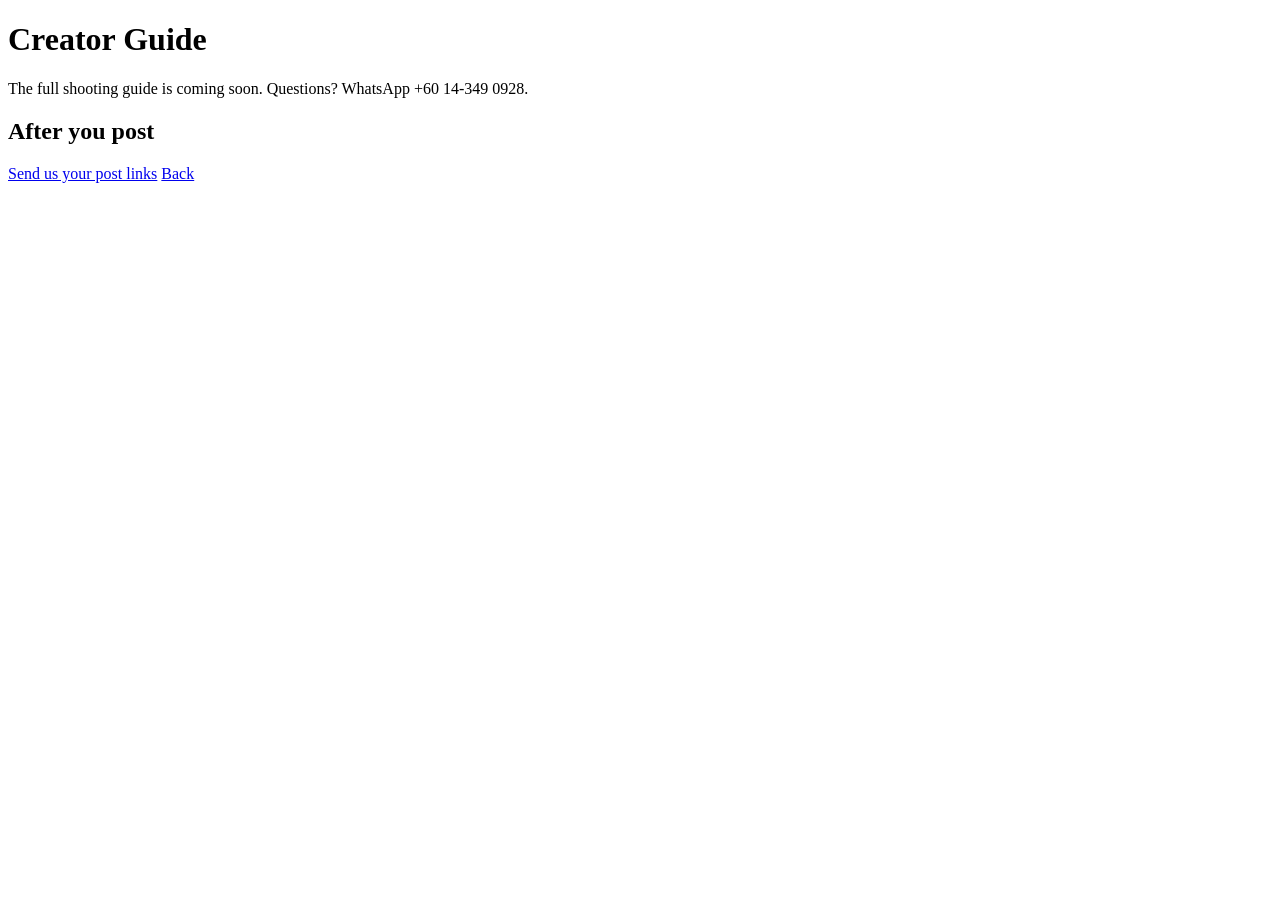
==== creator.html @ 8fee9625 "Create creator.html" ====
<!doctype html><html lang="en"><head><meta charset="utf-8"><meta name="robots" content="noindex,nofollow"><meta name="viewport" content="width=device-width,initial-scale=1"><title>Creator Guide</title><link rel="stylesheet" href="style.css"></head><body><main>
<h1>Creator Guide</h1><p>The full shooting guide is coming soon. Questions? WhatsApp +60 14-349 0928.</p>
<h2>After you post</h2><a class="btn alt" href="https://docs.google.com/forms/d/e/1FAIpQLSePKLg3QSLwCU0kNHWuAoj5rU2B3L2ex68VSNQQ0ISmBloSYA/viewform">Send us your post links</a>
<a href="index.html">Back</a></main></body></html>
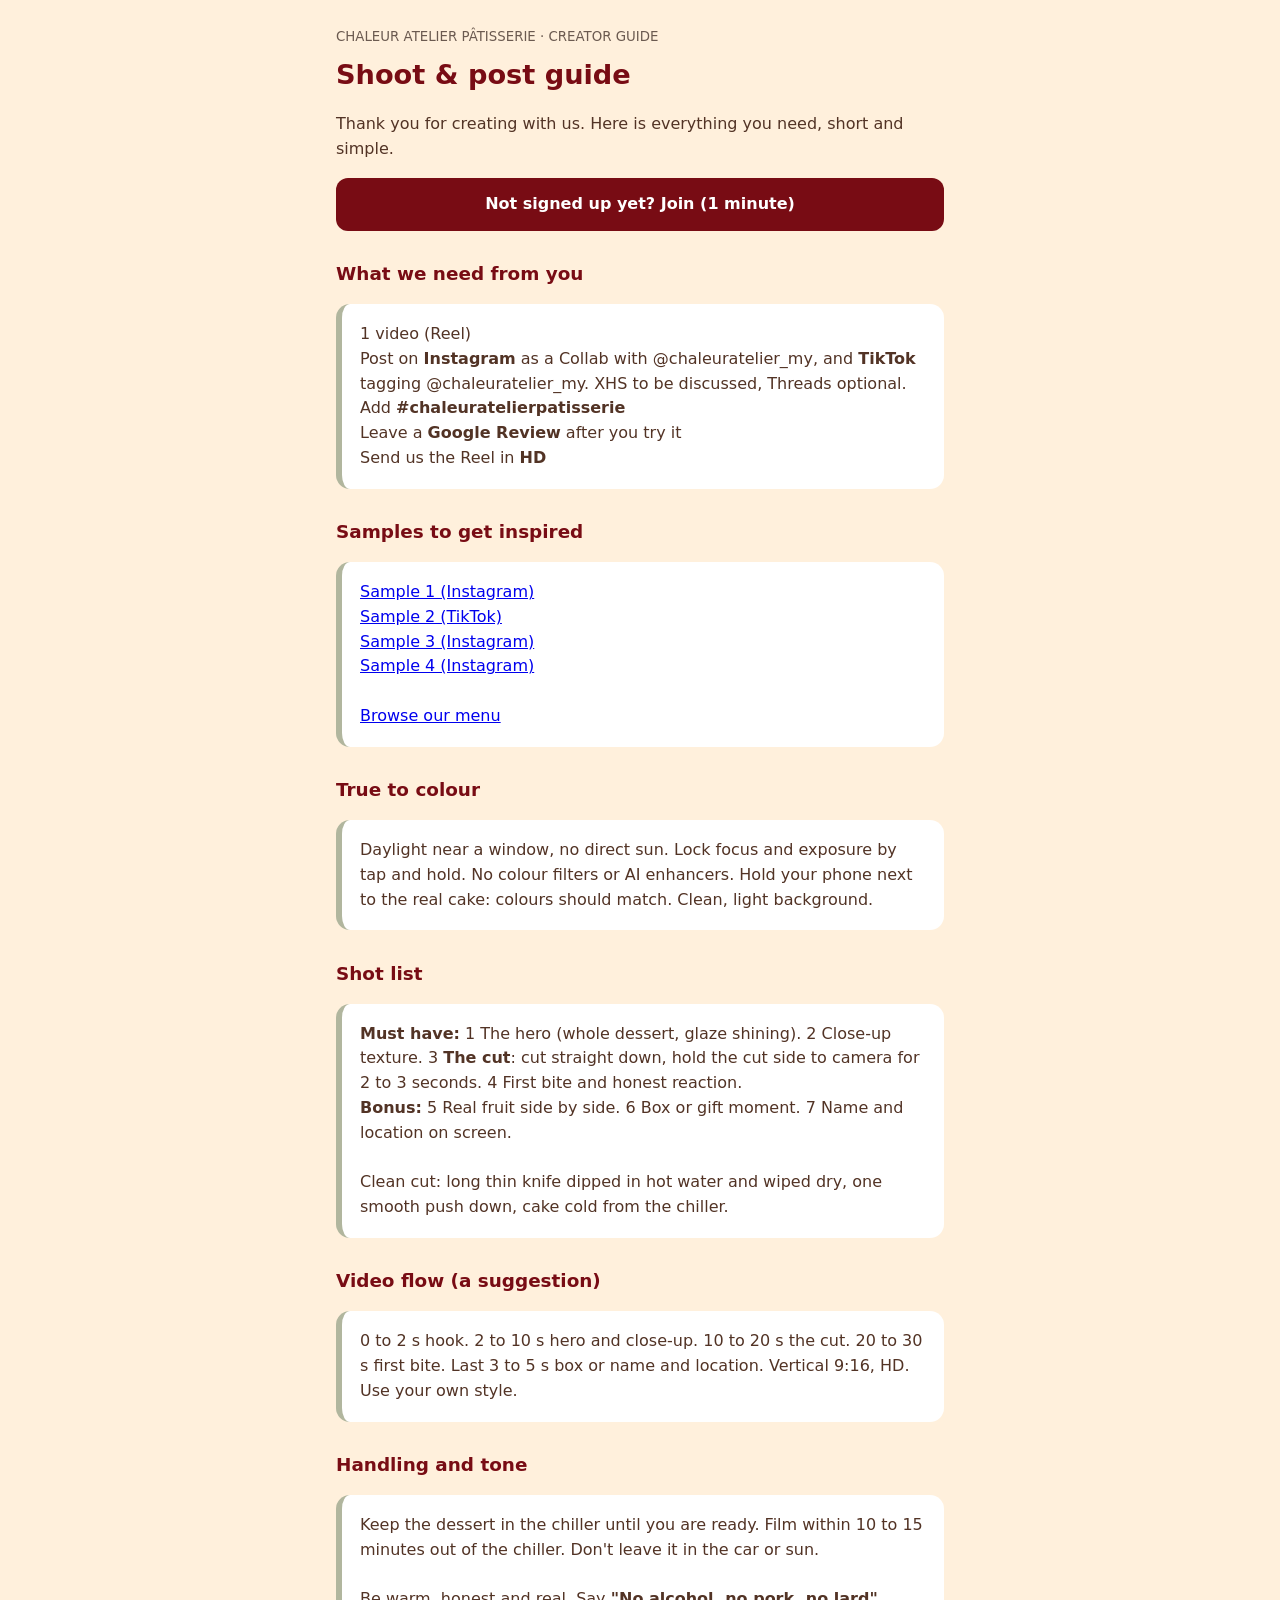
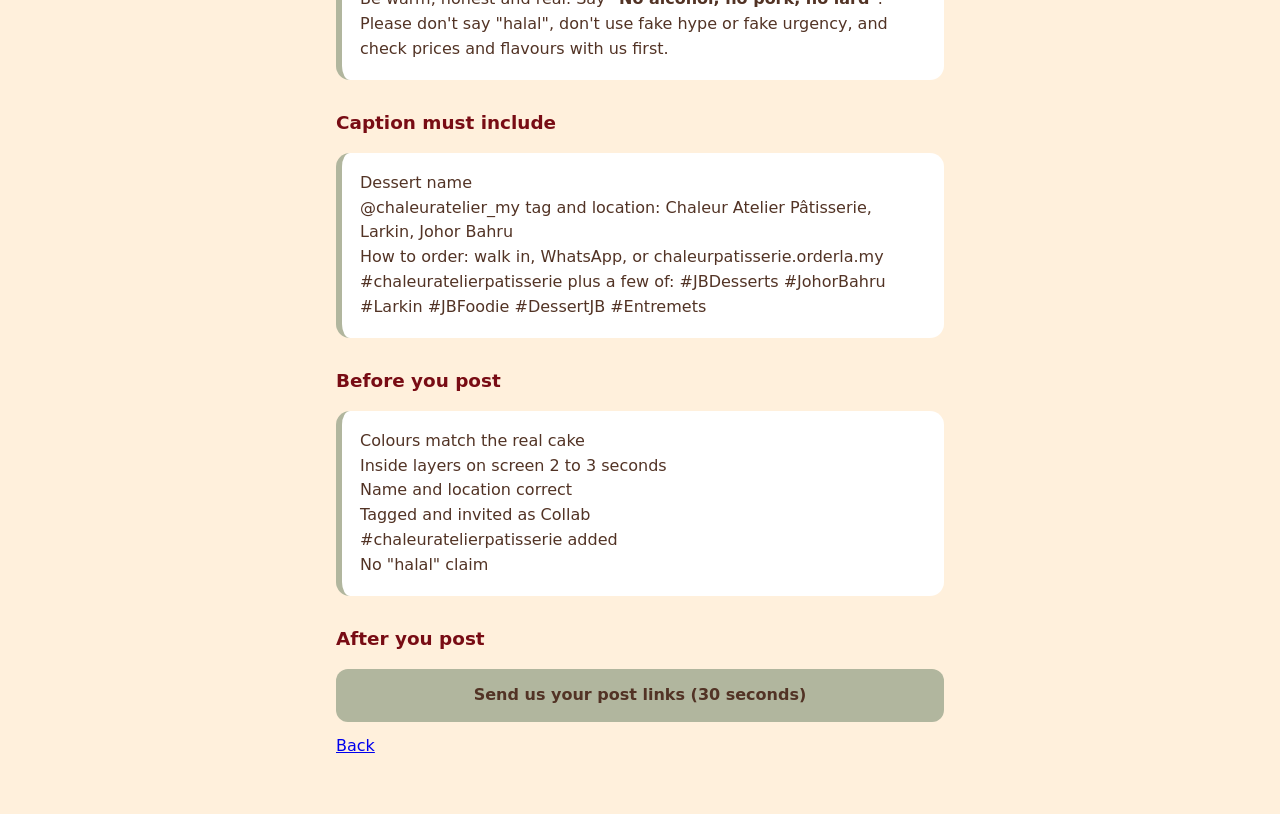
==== commit 948b99e8: "Update creator.html" ====
--- a/creator.html
+++ b/creator.html
@@ -1,4 +1,25 @@
 <!doctype html><html lang="en"><head><meta charset="utf-8"><meta name="robots" content="noindex,nofollow"><meta name="viewport" content="width=device-width,initial-scale=1"><title>Creator Guide</title><link rel="stylesheet" href="style.css"></head><body><main>
-<h1>Creator Guide</h1><p>The full shooting guide is coming soon. Questions? WhatsApp +60 14-349 0928.</p>
-<h2>After you post</h2><a class="btn alt" href="https://docs.google.com/forms/d/e/1FAIpQLSePKLg3QSLwCU0kNHWuAoj5rU2B3L2ex68VSNQQ0ISmBloSYA/viewform">Send us your post links</a>
-<a href="index.html">Back</a></main></body></html>
+<small>CHALEUR ATELIER PÂTISSERIE · CREATOR GUIDE</small>
+<h1>Shoot &amp; post guide</h1>
+<p>Thank you for creating with us. Here is everything you need, short and simple.</p>
+<a class="btn" href="https://docs.google.com/forms/d/e/1FAIpQLSdHO5ipUSz1OcPJUrtC7IP_7ts5UuP9NXcawH-YcSr8pkwVww/viewform">Not signed up yet? Join (1 minute)</a>
+<h2>What we need from you</h2>
+<div class="card">1 video (Reel)<br>Post on <b>Instagram</b> as a Collab with @chaleuratelier_my, and <b>TikTok</b> tagging @chaleuratelier_my. XHS to be discussed, Threads optional.<br>Add <b>#chaleuratelierpatisserie</b><br>Leave a <b>Google Review</b> after you try it<br>Send us the Reel in <b>HD</b></div>
+<h2>Samples to get inspired</h2>
+<div class="card"><a href="https://www.instagram.com/reel/Dc-u7ZSTT4_/">Sample 1 (Instagram)</a><br><a href="https://vt.tiktok.com/ZSboRBbAf/">Sample 2 (TikTok)</a><br><a href="https://www.instagram.com/reel/Ddioyhsvi8p/">Sample 3 (Instagram)</a><br><a href="https://www.instagram.com/reel/DcpaB1RSbHx/">Sample 4 (Instagram)</a><br><br><a href="https://chaleurpatisserie.orderla.my/chaleur-atelier-patisserie-larkin">Browse our menu</a></div>
+<h2>True to colour</h2>
+<div class="card">Daylight near a window, no direct sun. Lock focus and exposure by tap and hold. No colour filters or AI enhancers. Hold your phone next to the real cake: colours should match. Clean, light background.</div>
+<h2>Shot list</h2>
+<div class="card"><b>Must have:</b> 1 The hero (whole dessert, glaze shining). 2 Close-up texture. 3 <b>The cut</b>: cut straight down, hold the cut side to camera for 2 to 3 seconds. 4 First bite and honest reaction.<br><b>Bonus:</b> 5 Real fruit side by side. 6 Box or gift moment. 7 Name and location on screen.<br><br>Clean cut: long thin knife dipped in hot water and wiped dry, one smooth push down, cake cold from the chiller.</div>
+<h2>Video flow (a suggestion)</h2>
+<div class="card">0 to 2 s hook. 2 to 10 s hero and close-up. 10 to 20 s the cut. 20 to 30 s first bite. Last 3 to 5 s box or name and location. Vertical 9:16, HD. Use your own style.</div>
+<h2>Handling and tone</h2>
+<div class="card">Keep the dessert in the chiller until you are ready. Film within 10 to 15 minutes out of the chiller. Don't leave it in the car or sun.<br><br>Be warm, honest and real. Say <b>"No alcohol, no pork, no lard"</b>. Please don't say "halal", don't use fake hype or fake urgency, and check prices and flavours with us first.</div>
+<h2>Caption must include</h2>
+<div class="card">Dessert name<br>@chaleuratelier_my tag and location: Chaleur Atelier Pâtisserie, Larkin, Johor Bahru<br>How to order: walk in, WhatsApp, or chaleurpatisserie.orderla.my<br>#chaleuratelierpatisserie plus a few of: #JBDesserts #JohorBahru #Larkin #JBFoodie #DessertJB #Entremets</div>
+<h2>Before you post</h2>
+<div class="card">Colours match the real cake<br>Inside layers on screen 2 to 3 seconds<br>Name and location correct<br>Tagged and invited as Collab<br>#chaleuratelierpatisserie added<br>No "halal" claim</div>
+<h2>After you post</h2>
+<a class="btn alt" href="https://docs.google.com/forms/d/e/1FAIpQLSePKLg3QSLwCU0kNHWuAoj5rU2B3L2ex68VSNQQ0ISmBloSYA/viewform">Send us your post links (30 seconds)</a>
+<a href="index.html">Back</a>
+</main></body></html>
--- a/style.css
+++ b/style.css
@@ -0,0 +1,7 @@
+:root{--sage:#B1B69E;--burg:#780C14;--brown:#523325;--blue:#C5D0E5;--cream:#FFF0DC}
+*{box-sizing:border-box}body{margin:0;font-family:Poppins,system-ui,sans-serif;background:var(--cream);color:var(--brown);line-height:1.55}
+main{max-width:640px;margin:0 auto;padding:24px 16px 56px}
+h1{color:var(--burg);font-size:1.7rem;margin:.2em 0}h2{color:var(--burg);font-size:1.15rem;margin-top:1.6em}
+.card{background:#fff;border-radius:14px;padding:18px;margin:14px 0;border-left:6px solid var(--sage)}
+.btn{display:block;text-align:center;background:var(--burg);color:#fff;text-decoration:none;padding:14px;border-radius:12px;font-weight:600;margin:12px 0}
+.btn.alt{background:var(--sage);color:var(--brown)}small{color:#6B5A50}
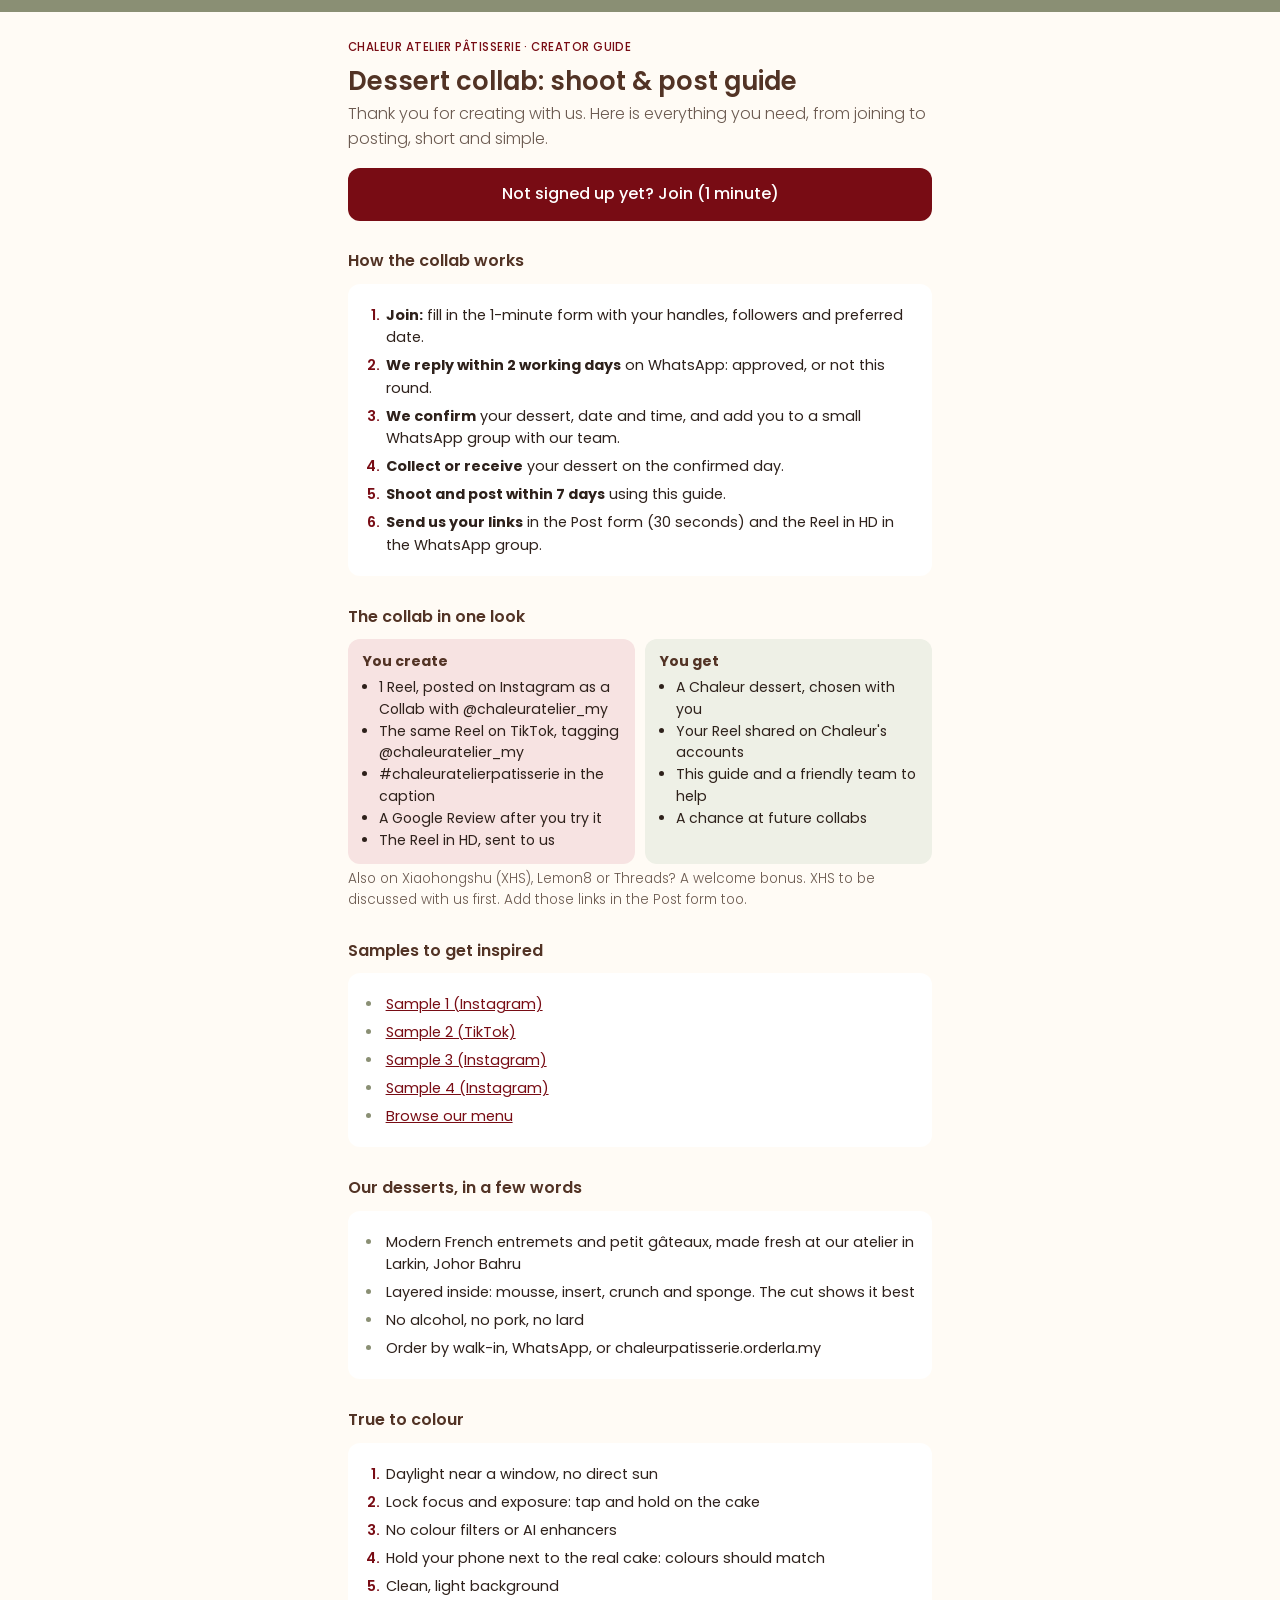
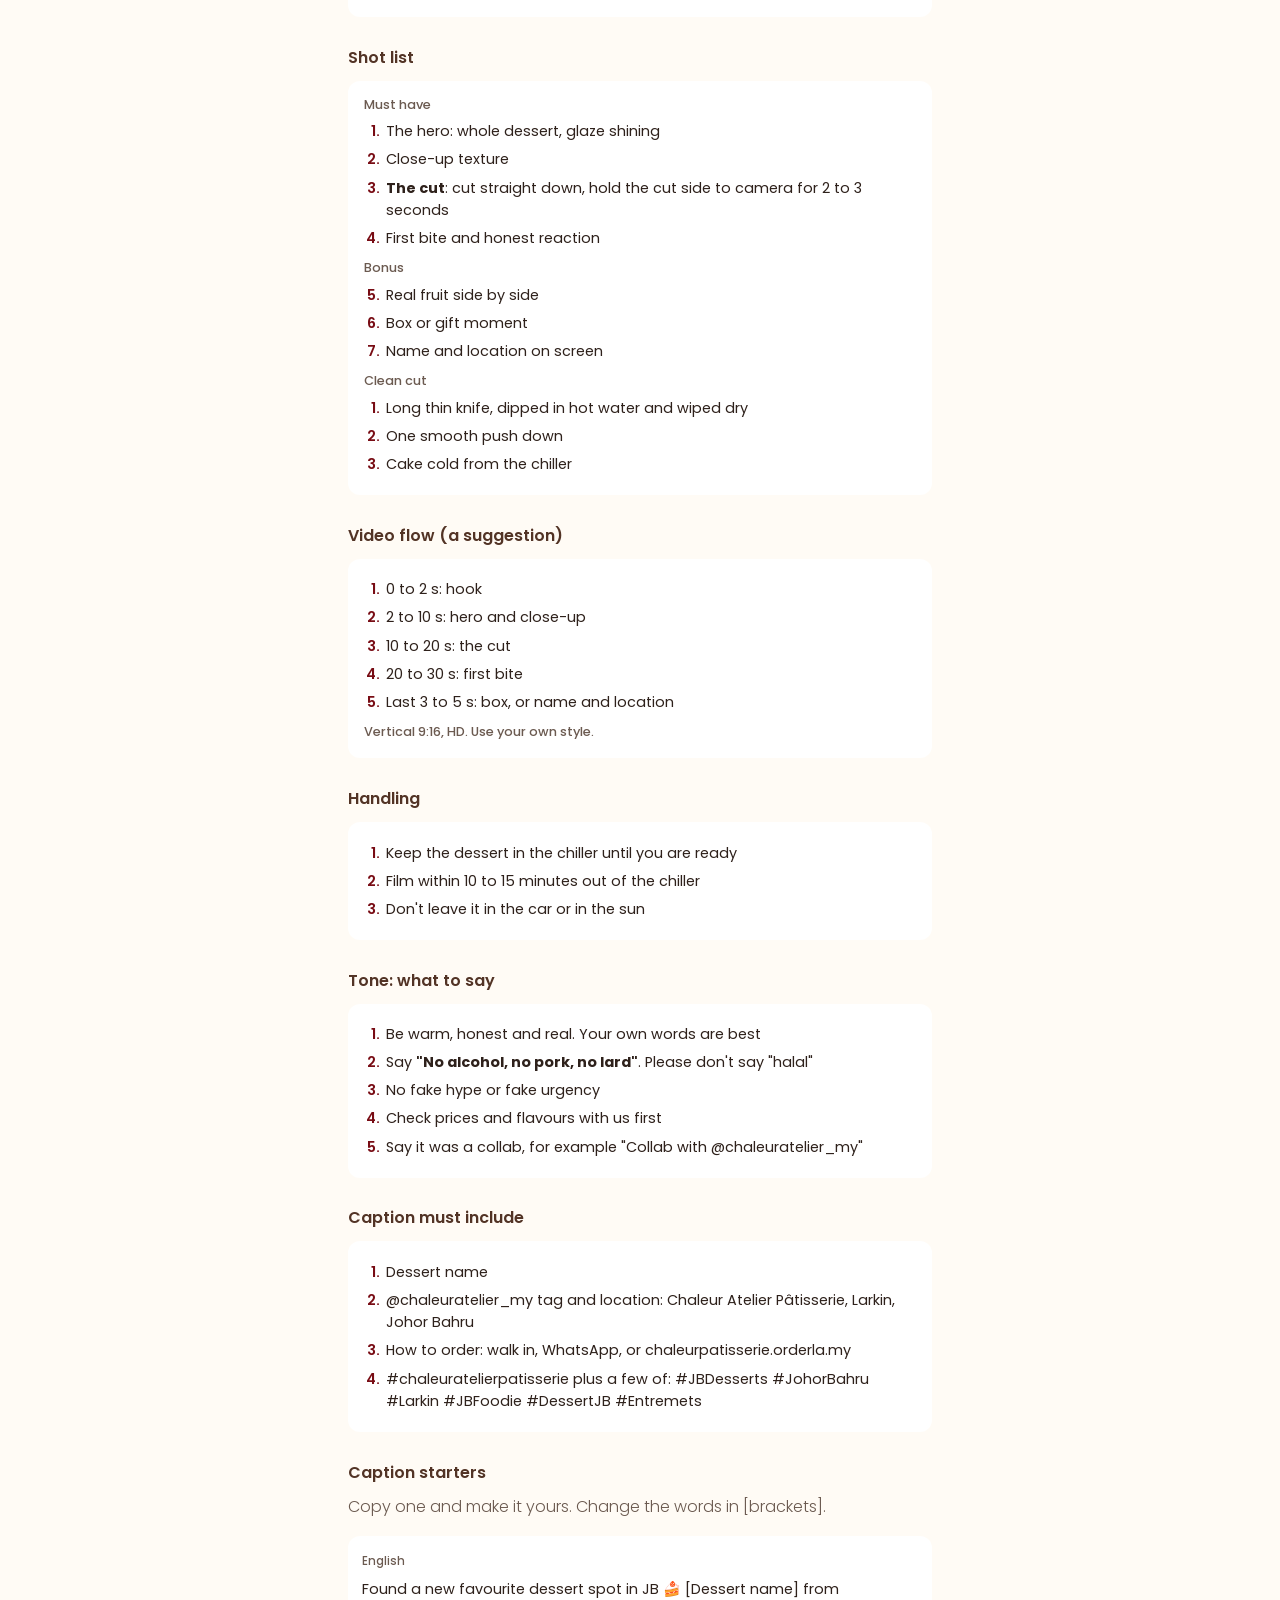
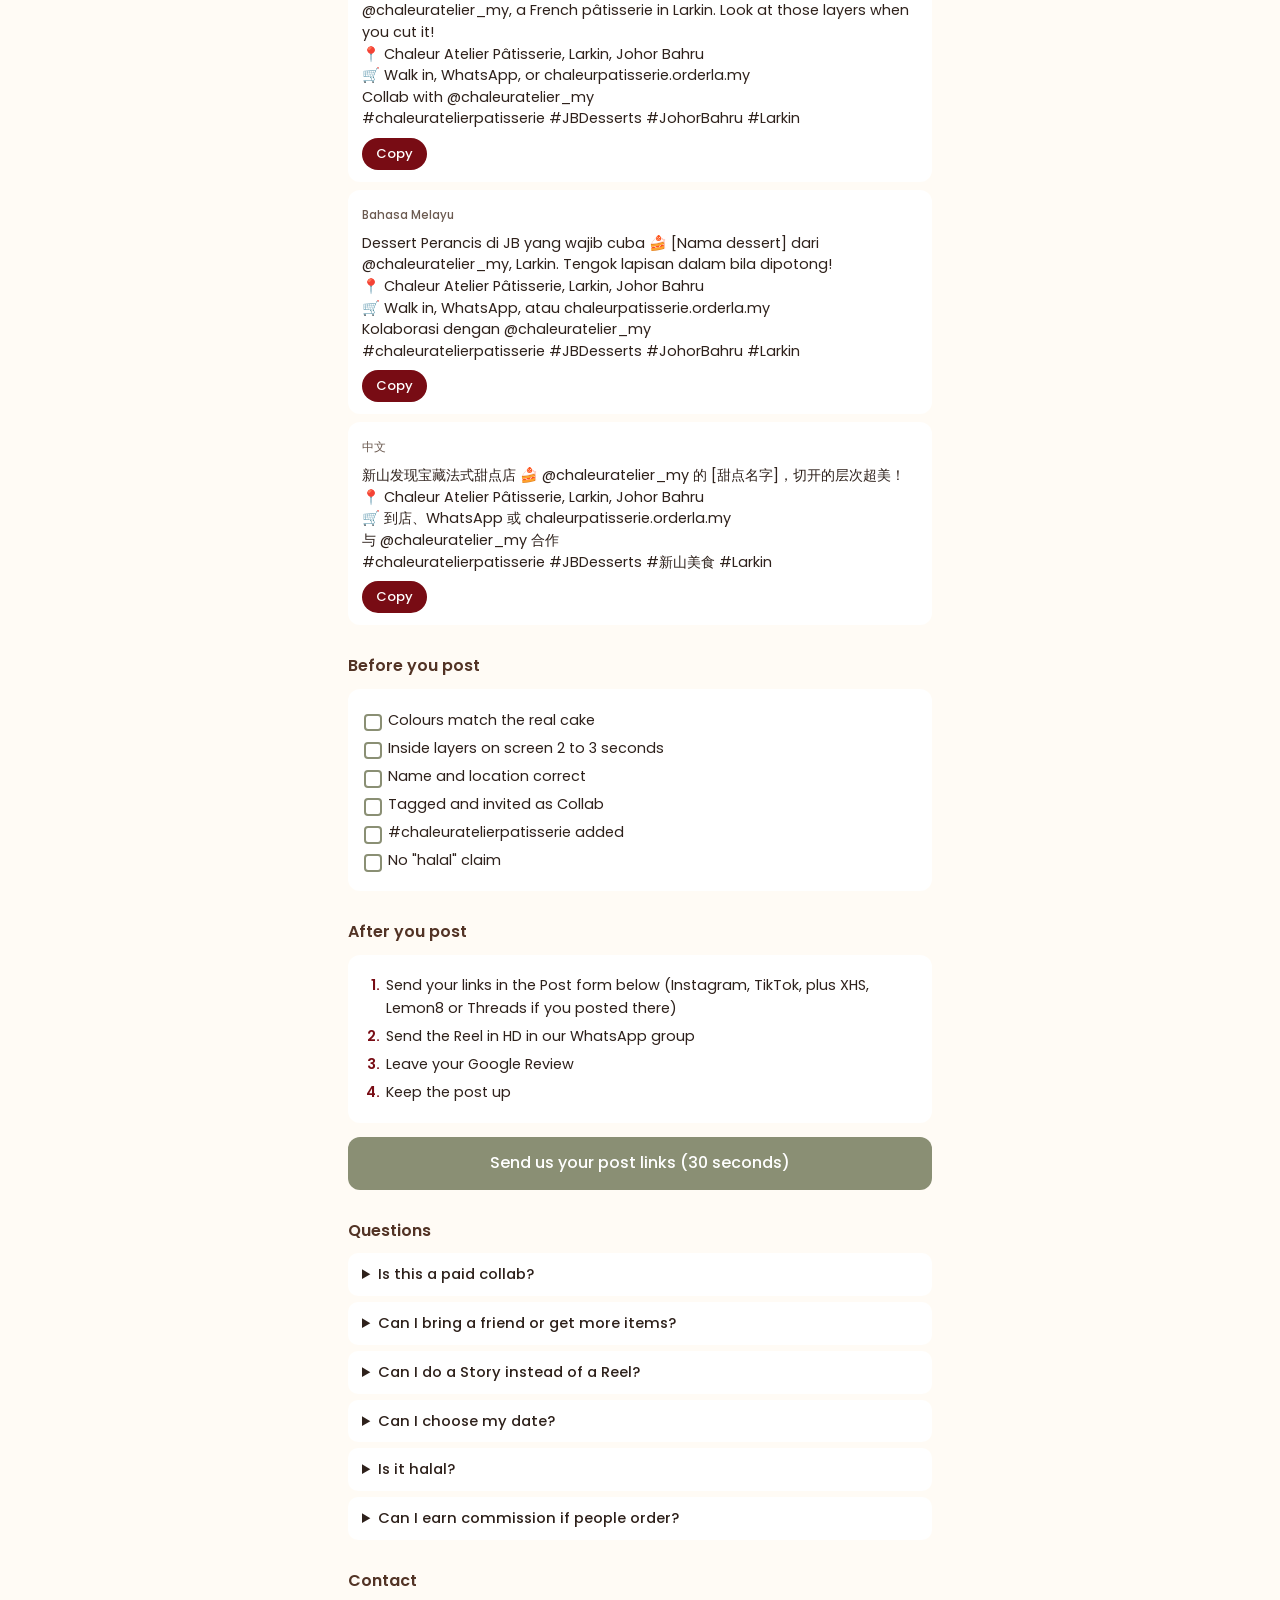
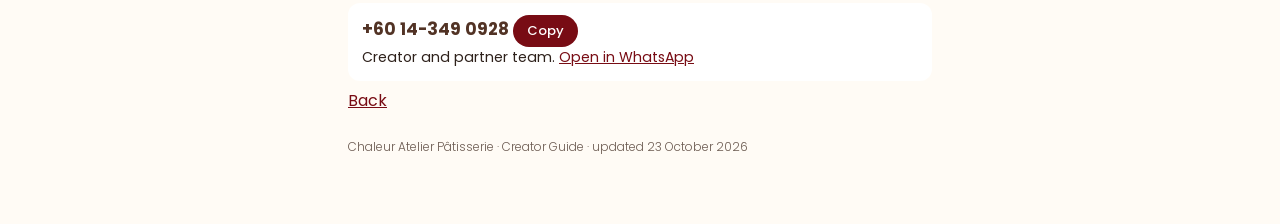
==== commit e2a5ad07: "Creator Guide: fuller guide with numbered steps, captions and Q&A Co-Authored-By: Claude Opus 5.5 <n" ====
--- a/creator.html
+++ b/creator.html
@@ -1,25 +1,184 @@
-<!doctype html><html lang="en"><head><meta charset="utf-8"><meta name="robots" content="noindex,nofollow"><meta name="viewport" content="width=device-width,initial-scale=1"><title>Creator Guide</title><link rel="stylesheet" href="style.css"></head><body><main>
+<!doctype html><html lang="en"><head><meta charset="utf-8"><meta name="robots" content="noindex,nofollow"><meta name="viewport" content="width=device-width,initial-scale=1"><title>Creator Guide</title><link rel="stylesheet" href="style.css">
+<style>
+.card ul,.card ol{margin:0;padding-left:1.3em}.card li{margin:.4em 0;padding-left:.2em}
+.card ul li::marker{color:var(--sage)}.card ol li::marker{color:var(--burg);font-weight:600}
+.card ul.check{list-style:none;padding-left:0}.card ul.check li{position:relative;padding-left:1.7em}
+.card ul.check li::before{content:"";position:absolute;left:0;top:.35em;width:.95em;height:.95em;border:2px solid var(--sage);border-radius:4px}
+.card .sub{display:block;color:var(--soft);font-weight:500;font-size:.8rem;margin:.7em 0 .2em}.card .sub:first-child{margin-top:0}
+.two{display:grid;grid-template-columns:1fr 1fr;gap:10px}@media(max-width:520px){.two{grid-template-columns:1fr}}
+.give,.get{border-radius:12px;padding:12px 14px;font-size:.88rem}.give{background:var(--burgl)}.get{background:var(--sagel)}
+.give b,.get b{color:var(--brown)}.give ul,.get ul{margin:.3em 0 0;padding-left:1.2em}
+.cap{background:#fff;border-radius:12px;padding:12px 14px;margin:8px 0}
+.cap small{color:var(--soft);font-weight:500;letter-spacing:0}
+.cap pre{white-space:pre-wrap;font:.9rem/1.5 Poppins,sans-serif;margin:6px 0 8px}
+.copy{font:500 .82rem Poppins,sans-serif;background:var(--burg);color:#fff;border:0;border-radius:999px;padding:6px 14px;cursor:pointer}
+details{background:#fff;border-radius:10px;padding:10px 14px;margin:6px 0}summary{font-weight:500;cursor:pointer;font-size:.92rem}details p{margin:.5em 0 0;font-size:.88rem}
+.contact{background:#fff;border-radius:12px;padding:12px 14px;margin:8px 0;font-size:.88rem}.contact b{font-size:1.05rem;color:var(--brown)}
+</style></head><body><main>
 <small>CHALEUR ATELIER PÂTISSERIE · CREATOR GUIDE</small>
-<h1>Shoot &amp; post guide</h1>
-<p>Thank you for creating with us. Here is everything you need, short and simple.</p>
+<h1>Dessert collab: shoot &amp; post guide</h1>
+<p>Thank you for creating with us. Here is everything you need, from joining to posting, short and simple.</p>
 <a class="btn" href="https://docs.google.com/forms/d/e/1FAIpQLSdHO5ipUSz1OcPJUrtC7IP_7ts5UuP9NXcawH-YcSr8pkwVww/viewform">Not signed up yet? Join (1 minute)</a>
-<h2>What we need from you</h2>
-<div class="card">1 video (Reel)<br>Post on <b>Instagram</b> as a Collab with @chaleuratelier_my, and <b>TikTok</b> tagging @chaleuratelier_my. XHS to be discussed, Threads optional.<br>Add <b>#chaleuratelierpatisserie</b><br>Leave a <b>Google Review</b> after you try it<br>Send us the Reel in <b>HD</b></div>
+
+<h2>How the collab works</h2>
+<div class="card"><ol>
+<li><b>Join:</b> fill in the 1-minute form with your handles, followers and preferred date.</li>
+<li><b>We reply within 2 working days</b> on WhatsApp: approved, or not this round.</li>
+<li><b>We confirm</b> your dessert, date and time, and add you to a small WhatsApp group with our team.</li>
+<li><b>Collect or receive</b> your dessert on the confirmed day.</li>
+<li><b>Shoot and post within 7 days</b> using this guide.</li>
+<li><b>Send us your links</b> in the Post form (30 seconds) and the Reel in HD in the WhatsApp group.</li>
+</ol></div>
+
+<h2>The collab in one look</h2>
+<div class="two">
+<div class="give"><b>You create</b><ul>
+<li>1 Reel, posted on Instagram as a Collab with @chaleuratelier_my</li>
+<li>The same Reel on TikTok, tagging @chaleuratelier_my</li>
+<li>#chaleuratelierpatisserie in the caption</li>
+<li>A Google Review after you try it</li>
+<li>The Reel in HD, sent to us</li>
+</ul></div>
+<div class="get"><b>You get</b><ul>
+<li>A Chaleur dessert, chosen with you</li>
+<li>Your Reel shared on Chaleur's accounts</li>
+<li>This guide and a friendly team to help</li>
+<li>A chance at future collabs</li>
+</ul></div>
+</div>
+<p style="font-size:.85rem">Also on Xiaohongshu (XHS), Lemon8 or Threads? A welcome bonus. XHS to be discussed with us first. Add those links in the Post form too.</p>
+
 <h2>Samples to get inspired</h2>
-<div class="card"><a href="https://www.instagram.com/reel/Dc-u7ZSTT4_/">Sample 1 (Instagram)</a><br><a href="https://vt.tiktok.com/ZSboRBbAf/">Sample 2 (TikTok)</a><br><a href="https://www.instagram.com/reel/Ddioyhsvi8p/">Sample 3 (Instagram)</a><br><a href="https://www.instagram.com/reel/DcpaB1RSbHx/">Sample 4 (Instagram)</a><br><br><a href="https://chaleurpatisserie.orderla.my/chaleur-atelier-patisserie-larkin">Browse our menu</a></div>
+<div class="card"><ul>
+<li><a href="https://www.instagram.com/reel/Dc-u7ZSTT4_/">Sample 1 (Instagram)</a></li>
+<li><a href="https://vt.tiktok.com/ZSboRBbAf/">Sample 2 (TikTok)</a></li>
+<li><a href="https://www.instagram.com/reel/Ddioyhsvi8p/">Sample 3 (Instagram)</a></li>
+<li><a href="https://www.instagram.com/reel/DcpaB1RSbHx/">Sample 4 (Instagram)</a></li>
+<li><a href="https://chaleurpatisserie.orderla.my/chaleur-atelier-patisserie-larkin">Browse our menu</a></li>
+</ul></div>
+
+<h2>Our desserts, in a few words</h2>
+<div class="card"><ul>
+<li>Modern French entremets and petit gâteaux, made fresh at our atelier in Larkin, Johor Bahru</li>
+<li>Layered inside: mousse, insert, crunch and sponge. The cut shows it best</li>
+<li>No alcohol, no pork, no lard</li>
+<li>Order by walk-in, WhatsApp, or chaleurpatisserie.orderla.my</li>
+</ul></div>
+
 <h2>True to colour</h2>
-<div class="card">Daylight near a window, no direct sun. Lock focus and exposure by tap and hold. No colour filters or AI enhancers. Hold your phone next to the real cake: colours should match. Clean, light background.</div>
+<div class="card"><ol>
+<li>Daylight near a window, no direct sun</li>
+<li>Lock focus and exposure: tap and hold on the cake</li>
+<li>No colour filters or AI enhancers</li>
+<li>Hold your phone next to the real cake: colours should match</li>
+<li>Clean, light background</li>
+</ol></div>
+
 <h2>Shot list</h2>
-<div class="card"><b>Must have:</b> 1 The hero (whole dessert, glaze shining). 2 Close-up texture. 3 <b>The cut</b>: cut straight down, hold the cut side to camera for 2 to 3 seconds. 4 First bite and honest reaction.<br><b>Bonus:</b> 5 Real fruit side by side. 6 Box or gift moment. 7 Name and location on screen.<br><br>Clean cut: long thin knife dipped in hot water and wiped dry, one smooth push down, cake cold from the chiller.</div>
+<div class="card"><span class="sub">Must have</span><ol>
+<li>The hero: whole dessert, glaze shining</li>
+<li>Close-up texture</li>
+<li><b>The cut</b>: cut straight down, hold the cut side to camera for 2 to 3 seconds</li>
+<li>First bite and honest reaction</li>
+</ol><span class="sub">Bonus</span><ol start="5">
+<li>Real fruit side by side</li>
+<li>Box or gift moment</li>
+<li>Name and location on screen</li>
+</ol><span class="sub">Clean cut</span><ol>
+<li>Long thin knife, dipped in hot water and wiped dry</li>
+<li>One smooth push down</li>
+<li>Cake cold from the chiller</li>
+</ol></div>
+
 <h2>Video flow (a suggestion)</h2>
-<div class="card">0 to 2 s hook. 2 to 10 s hero and close-up. 10 to 20 s the cut. 20 to 30 s first bite. Last 3 to 5 s box or name and location. Vertical 9:16, HD. Use your own style.</div>
-<h2>Handling and tone</h2>
-<div class="card">Keep the dessert in the chiller until you are ready. Film within 10 to 15 minutes out of the chiller. Don't leave it in the car or sun.<br><br>Be warm, honest and real. Say <b>"No alcohol, no pork, no lard"</b>. Please don't say "halal", don't use fake hype or fake urgency, and check prices and flavours with us first.</div>
+<div class="card"><ol>
+<li>0 to 2 s: hook</li>
+<li>2 to 10 s: hero and close-up</li>
+<li>10 to 20 s: the cut</li>
+<li>20 to 30 s: first bite</li>
+<li>Last 3 to 5 s: box, or name and location</li>
+</ol><span class="sub">Vertical 9:16, HD. Use your own style.</span></div>
+
+<h2>Handling</h2>
+<div class="card"><ol>
+<li>Keep the dessert in the chiller until you are ready</li>
+<li>Film within 10 to 15 minutes out of the chiller</li>
+<li>Don't leave it in the car or in the sun</li>
+</ol></div>
+
+<h2>Tone: what to say</h2>
+<div class="card"><ol>
+<li>Be warm, honest and real. Your own words are best</li>
+<li>Say <b>"No alcohol, no pork, no lard"</b>. Please don't say "halal"</li>
+<li>No fake hype or fake urgency</li>
+<li>Check prices and flavours with us first</li>
+<li>Say it was a collab, for example "Collab with @chaleuratelier_my"</li>
+</ol></div>
+
 <h2>Caption must include</h2>
-<div class="card">Dessert name<br>@chaleuratelier_my tag and location: Chaleur Atelier Pâtisserie, Larkin, Johor Bahru<br>How to order: walk in, WhatsApp, or chaleurpatisserie.orderla.my<br>#chaleuratelierpatisserie plus a few of: #JBDesserts #JohorBahru #Larkin #JBFoodie #DessertJB #Entremets</div>
+<div class="card"><ol>
+<li>Dessert name</li>
+<li>@chaleuratelier_my tag and location: Chaleur Atelier Pâtisserie, Larkin, Johor Bahru</li>
+<li>How to order: walk in, WhatsApp, or chaleurpatisserie.orderla.my</li>
+<li>#chaleuratelierpatisserie plus a few of: #JBDesserts #JohorBahru #Larkin #JBFoodie #DessertJB #Entremets</li>
+</ol></div>
+
+<h2>Caption starters</h2>
+<p>Copy one and make it yours. Change the words in [brackets].</p>
+<div class="cap"><small>English</small><pre id="c1">Found a new favourite dessert spot in JB 🍰 [Dessert name] from @chaleuratelier_my, a French pâtisserie in Larkin. Look at those layers when you cut it!
+📍 Chaleur Atelier Pâtisserie, Larkin, Johor Bahru
+🛒 Walk in, WhatsApp, or chaleurpatisserie.orderla.my
+Collab with @chaleuratelier_my
+#chaleuratelierpatisserie #JBDesserts #JohorBahru #Larkin</pre><button class="copy" type="button" data-for="c1">Copy</button></div>
+<div class="cap"><small>Bahasa Melayu</small><pre id="c2">Dessert Perancis di JB yang wajib cuba 🍰 [Nama dessert] dari @chaleuratelier_my, Larkin. Tengok lapisan dalam bila dipotong!
+📍 Chaleur Atelier Pâtisserie, Larkin, Johor Bahru
+🛒 Walk in, WhatsApp, atau chaleurpatisserie.orderla.my
+Kolaborasi dengan @chaleuratelier_my
+#chaleuratelierpatisserie #JBDesserts #JohorBahru #Larkin</pre><button class="copy" type="button" data-for="c2">Copy</button></div>
+<div class="cap"><small>中文</small><pre id="c3">新山发现宝藏法式甜点店 🍰 @chaleuratelier_my 的 [甜点名字]，切开的层次超美！
+📍 Chaleur Atelier Pâtisserie, Larkin, Johor Bahru
+🛒 到店、WhatsApp 或 chaleurpatisserie.orderla.my
+与 @chaleuratelier_my 合作
+#chaleuratelierpatisserie #JBDesserts #新山美食 #Larkin</pre><button class="copy" type="button" data-for="c3">Copy</button></div>
+
 <h2>Before you post</h2>
-<div class="card">Colours match the real cake<br>Inside layers on screen 2 to 3 seconds<br>Name and location correct<br>Tagged and invited as Collab<br>#chaleuratelierpatisserie added<br>No "halal" claim</div>
+<div class="card"><ul class="check">
+<li>Colours match the real cake</li>
+<li>Inside layers on screen 2 to 3 seconds</li>
+<li>Name and location correct</li>
+<li>Tagged and invited as Collab</li>
+<li>#chaleuratelierpatisserie added</li>
+<li>No "halal" claim</li>
+</ul></div>
+
 <h2>After you post</h2>
+<div class="card"><ol>
+<li>Send your links in the Post form below (Instagram, TikTok, plus XHS, Lemon8 or Threads if you posted there)</li>
+<li>Send the Reel in HD in our WhatsApp group</li>
+<li>Leave your Google Review</li>
+<li>Keep the post up</li>
+</ol></div>
 <a class="btn alt" href="https://docs.google.com/forms/d/e/1FAIpQLSePKLg3QSLwCU0kNHWuAoj5rU2B3L2ex68VSNQQ0ISmBloSYA/viewform">Send us your post links (30 seconds)</a>
+
+<h2>Questions</h2>
+<details><summary>Is this a paid collab?</summary><p>Our collabs are a dessert experience in exchange for a Reel. If you work on paid rates, send your rate card to our team and we'll come back to you.</p></details>
+<details><summary>Can I bring a friend or get more items?</summary><p>Ask our team in WhatsApp. We'll check and come back to you.</p></details>
+<details><summary>Can I do a Story instead of a Reel?</summary><p>Our collab is one Reel, as it stays on your profile. Ask us if you have another idea.</p></details>
+<details><summary>Can I choose my date?</summary><p>Put your preferred date in the form. We confirm it once your collab is approved.</p></details>
+<details><summary>Is it halal?</summary><p>No alcohol, no pork, no lard.</p></details>
+<details><summary>Can I earn commission if people order?</summary><p>Yes, through our separate Partner Programme (12% on orders through your own link). See the <a href="partner.html">Partner Guide</a>.</p></details>
+
+<h2>Contact</h2>
+<div class="contact"><b>+60 14-349 0928</b> <button class="copy" type="button" data-text="+60143490928">Copy</button><br>Creator and partner team. <a href="https://wa.me/60143490928">Open in WhatsApp</a></div>
+
 <a href="index.html">Back</a>
-</main></body></html>
+<p style="font-size:.75rem;margin-top:24px">Chaleur Atelier Pâtisserie · Creator Guide · updated 23 October 2026</p>
+</main>
+<script>
+document.querySelectorAll('.copy').forEach(function(b){b.addEventListener('click',function(){
+var t=b.dataset.text||document.getElementById(b.dataset.for).textContent,l=b.textContent;
+function ok(){b.textContent='Copied';setTimeout(function(){b.textContent=l;},1500);}
+try{navigator.clipboard.writeText(t).then(ok,function(){b.textContent='Press and hold to copy';});}catch(e){b.textContent='Press and hold to copy';}
+});});
+</script>
+</body></html>
--- a/style.css
+++ b/style.css
@@ -1,7 +1,19 @@
-:root{--sage:#B1B69E;--burg:#780C14;--brown:#523325;--blue:#C5D0E5;--cream:#FFF0DC}
-*{box-sizing:border-box}body{margin:0;font-family:Poppins,system-ui,sans-serif;background:var(--cream);color:var(--brown);line-height:1.55}
-main{max-width:640px;margin:0 auto;padding:24px 16px 56px}
-h1{color:var(--burg);font-size:1.7rem;margin:.2em 0}h2{color:var(--burg);font-size:1.15rem;margin-top:1.6em}
-.card{background:#fff;border-radius:14px;padding:18px;margin:14px 0;border-left:6px solid var(--sage)}
-.btn{display:block;text-align:center;background:var(--burg);color:#fff;text-decoration:none;padding:14px;border-radius:12px;font-weight:600;margin:12px 0}
-.btn.alt{background:var(--sage);color:var(--brown)}small{color:#6B5A50}
+@import url('https://fonts.googleapis.com/css2?family=Poppins:wght@300;400;500;600&display=swap');
+:root{--sage:#8A8F74;--sagel:#EEF0E6;--burg:#780C14;--burgl:#F7E3E2;--brown:#523325;--ink:#2E211B;--soft:#6B5A50;--cream:#FFFBF5}
+*{box-sizing:border-box}
+body{margin:0;font-family:Poppins,system-ui,sans-serif;background:var(--cream);color:var(--ink);line-height:1.55;border-top:12px solid var(--sage)}
+main{max-width:620px;margin:0 auto;padding:22px 18px 56px}
+small{color:var(--burg);font-weight:500;font-size:.72rem;letter-spacing:.04em}
+h1{color:var(--brown);font-size:1.6rem;line-height:1.25;margin:.25em 0 .2em;font-weight:600}
+h2{color:var(--brown);font-size:1rem;margin:1.8em 0 .6em;font-weight:600}
+p{color:var(--soft);font-weight:300;margin:.3em 0 1em}
+a{color:var(--burg)}
+.btn{display:block;text-align:center;background:var(--burg);color:#fff;text-decoration:none;padding:14px;border-radius:12px;font-weight:500;margin:14px 0}
+.btn.alt{background:var(--sage)}
+.lane{border-radius:12px;padding:14px 16px;margin:12px 0}
+.lane.collab{background:var(--sagel)}.lane.partner{background:var(--burgl)}
+.lane b.t{display:block;color:var(--brown);font-weight:600;margin-bottom:8px}
+.step{display:flex;gap:10px;align-items:flex-start;background:#fff;border-radius:8px;padding:9px 11px;margin:6px 0;font-size:.88rem}
+.step i{flex:none;width:22px;height:22px;border-radius:50%;background:var(--sage);color:#fff;font-style:normal;font-weight:600;font-size:.75rem;display:flex;align-items:center;justify-content:center}
+.partner .step i{background:var(--burg)}
+.card{background:#fff;border-radius:12px;padding:14px 16px;margin:10px 0;font-size:.9rem}
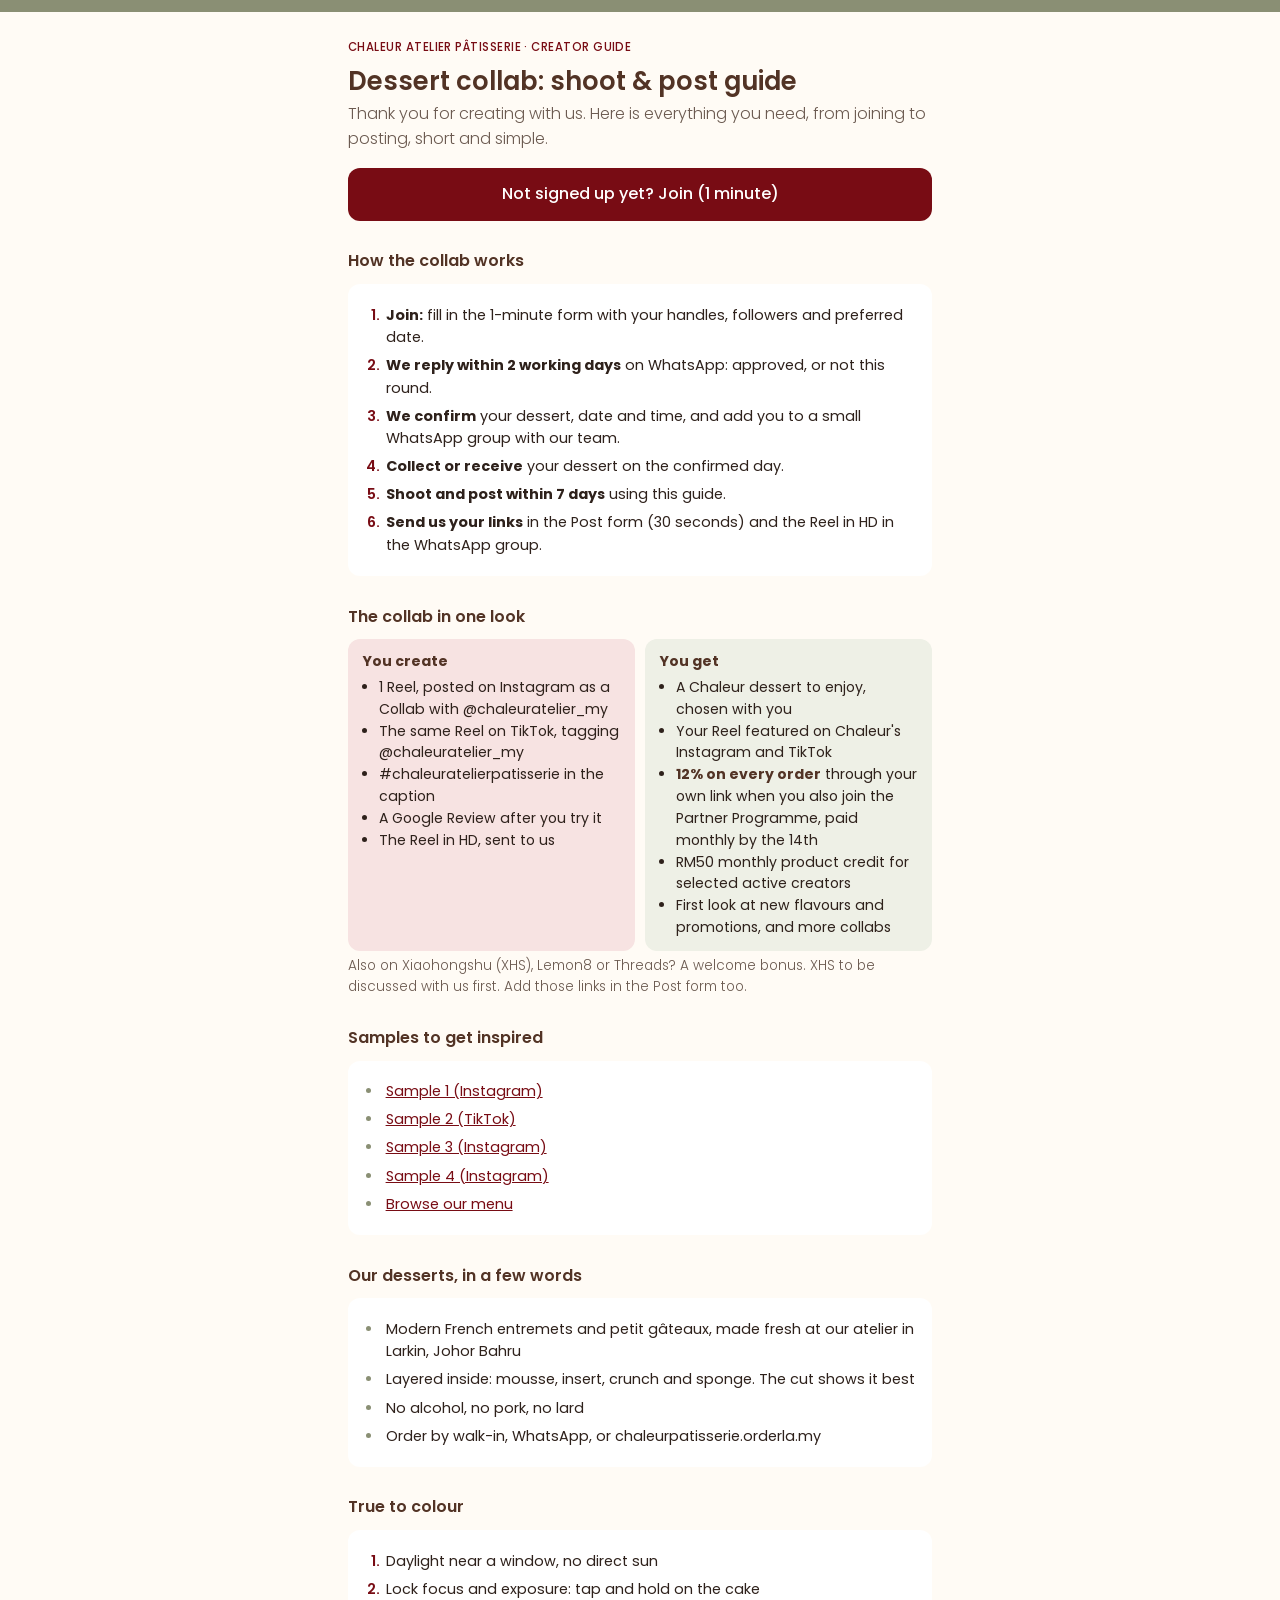
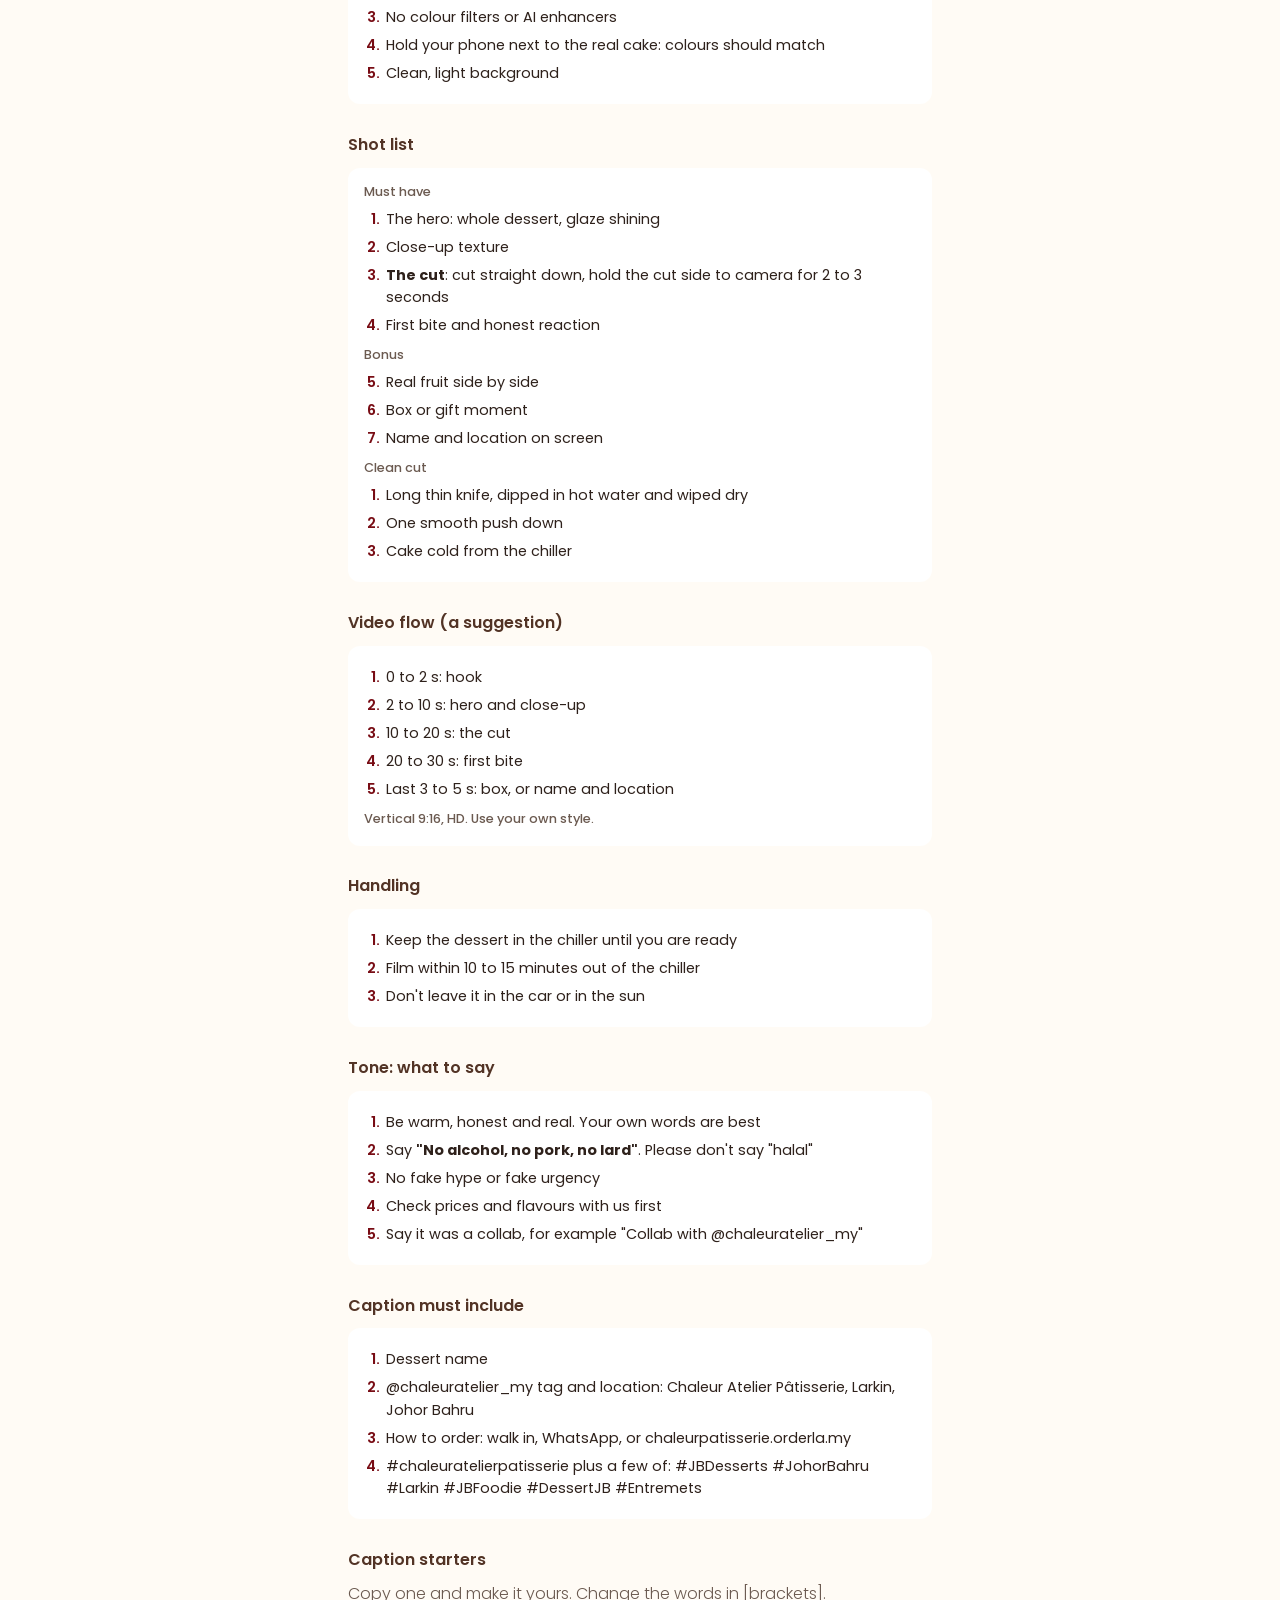
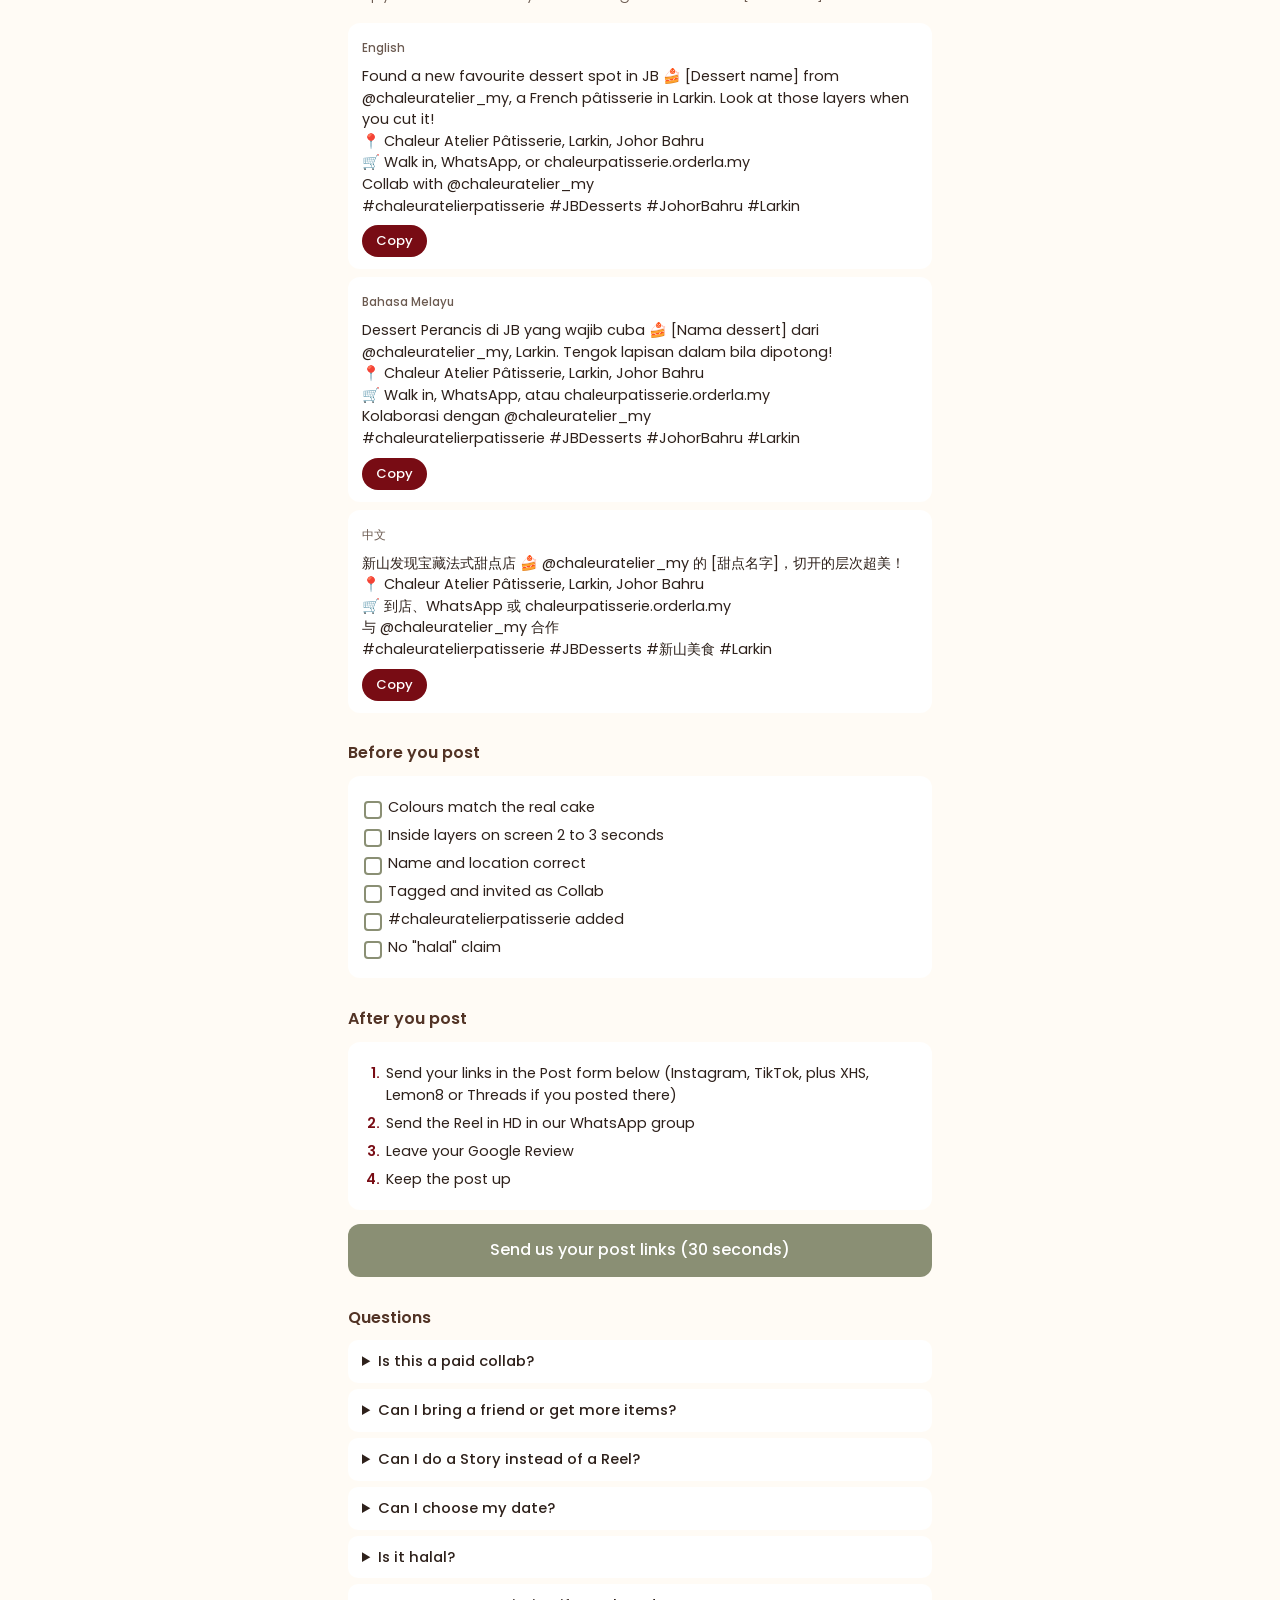
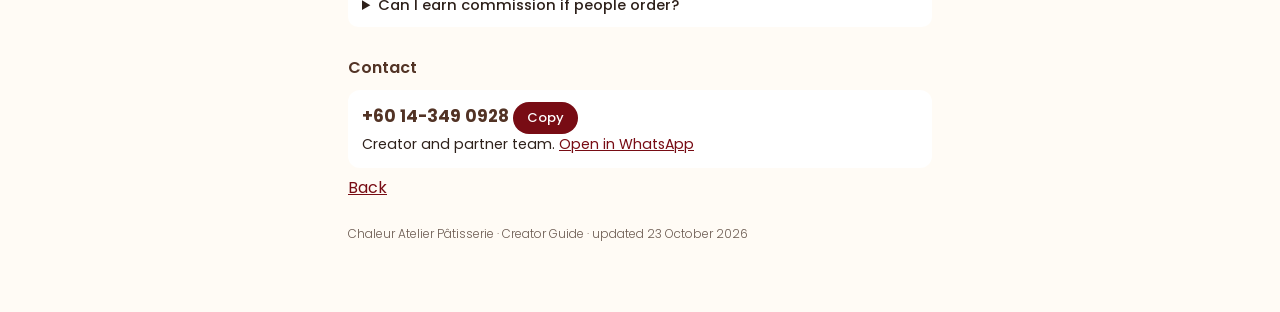
==== commit 412041f7: "Creator Guide: more appealing perks incl. partner commission Co-Authored-By: Claude Opus 5.5 <norepl" ====
--- a/creator.html
+++ b/creator.html
@@ -40,10 +40,11 @@
 <li>The Reel in HD, sent to us</li>
 </ul></div>
 <div class="get"><b>You get</b><ul>
-<li>A Chaleur dessert, chosen with you</li>
-<li>Your Reel shared on Chaleur's accounts</li>
-<li>This guide and a friendly team to help</li>
-<li>A chance at future collabs</li>
+<li>A Chaleur dessert to enjoy, chosen with you</li>
+<li>Your Reel featured on Chaleur's Instagram and TikTok</li>
+<li><b>12% on every order</b> through your own link when you also join the Partner Programme, paid monthly by the 14th</li>
+<li>RM50 monthly product credit for selected active creators</li>
+<li>First look at new flavours and promotions, and more collabs</li>
 </ul></div>
 </div>
 <p style="font-size:.85rem">Also on Xiaohongshu (XHS), Lemon8 or Threads? A welcome bonus. XHS to be discussed with us first. Add those links in the Post form too.</p>
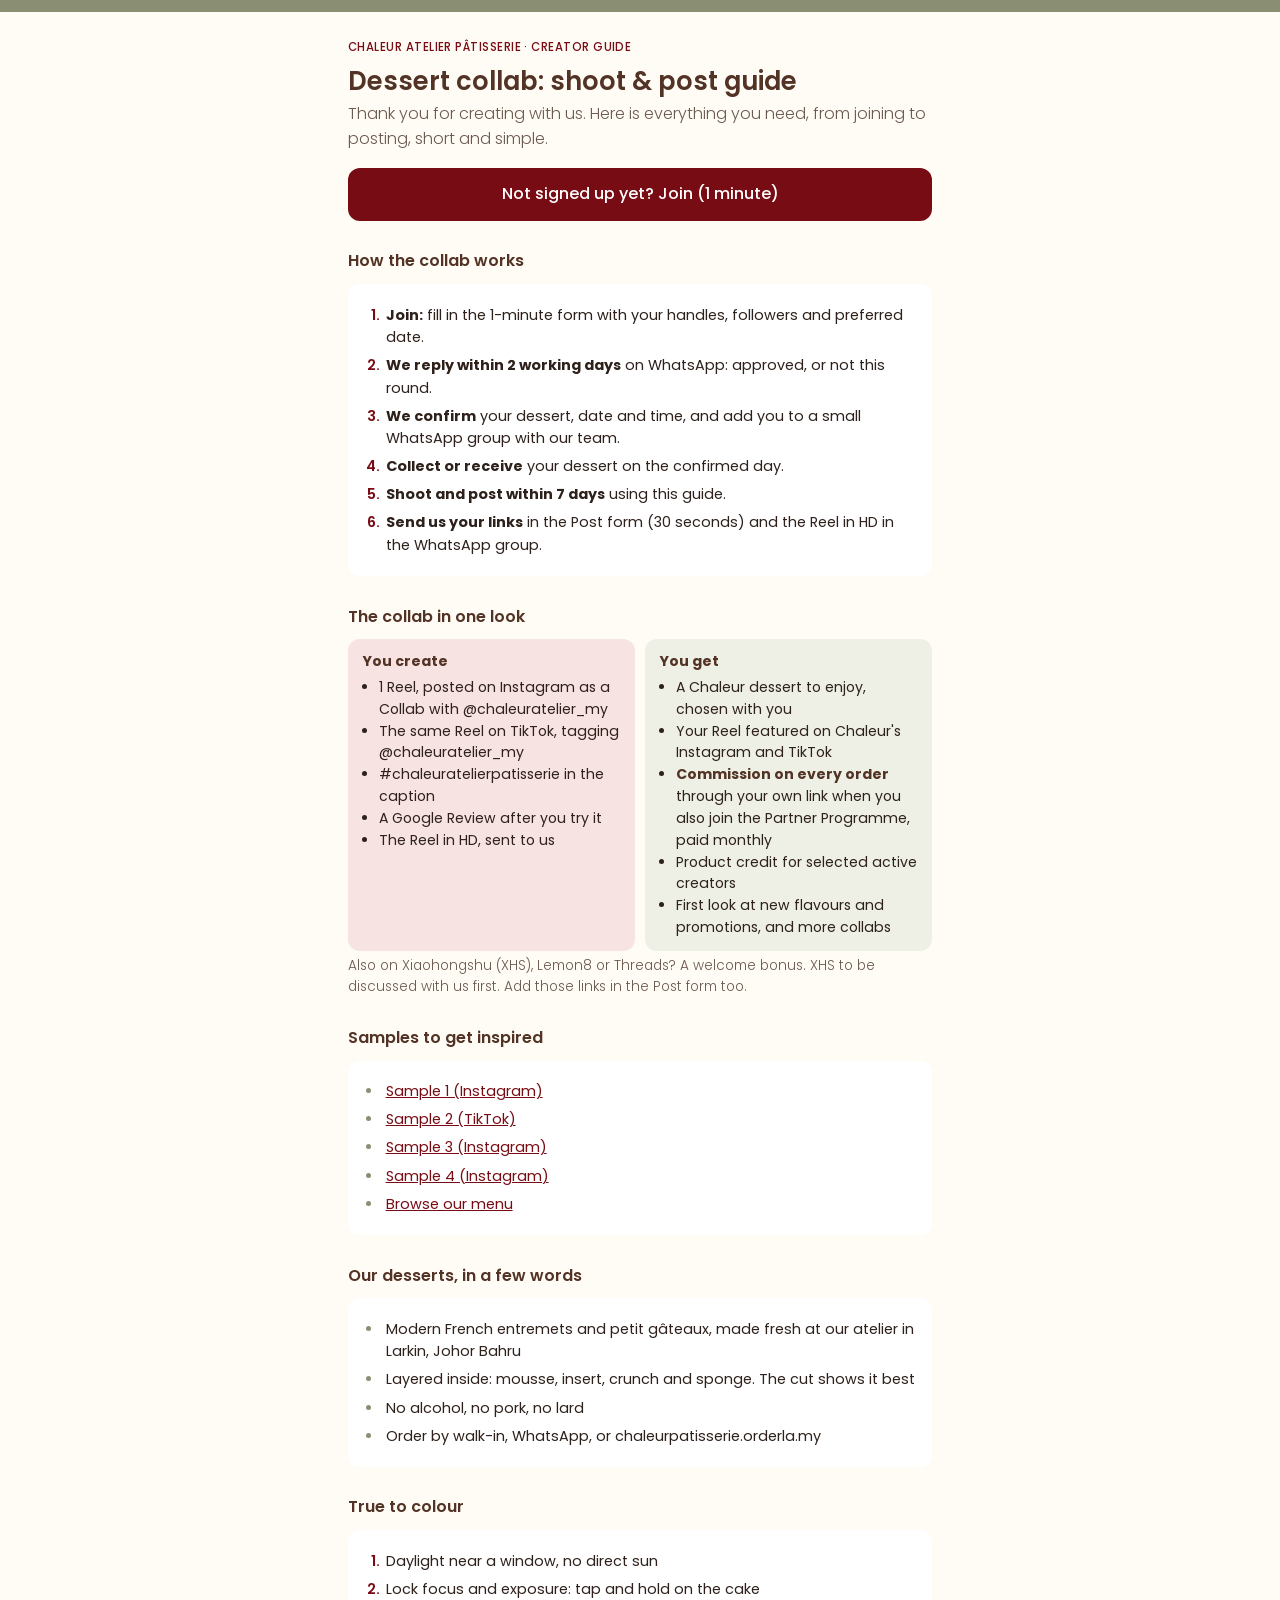
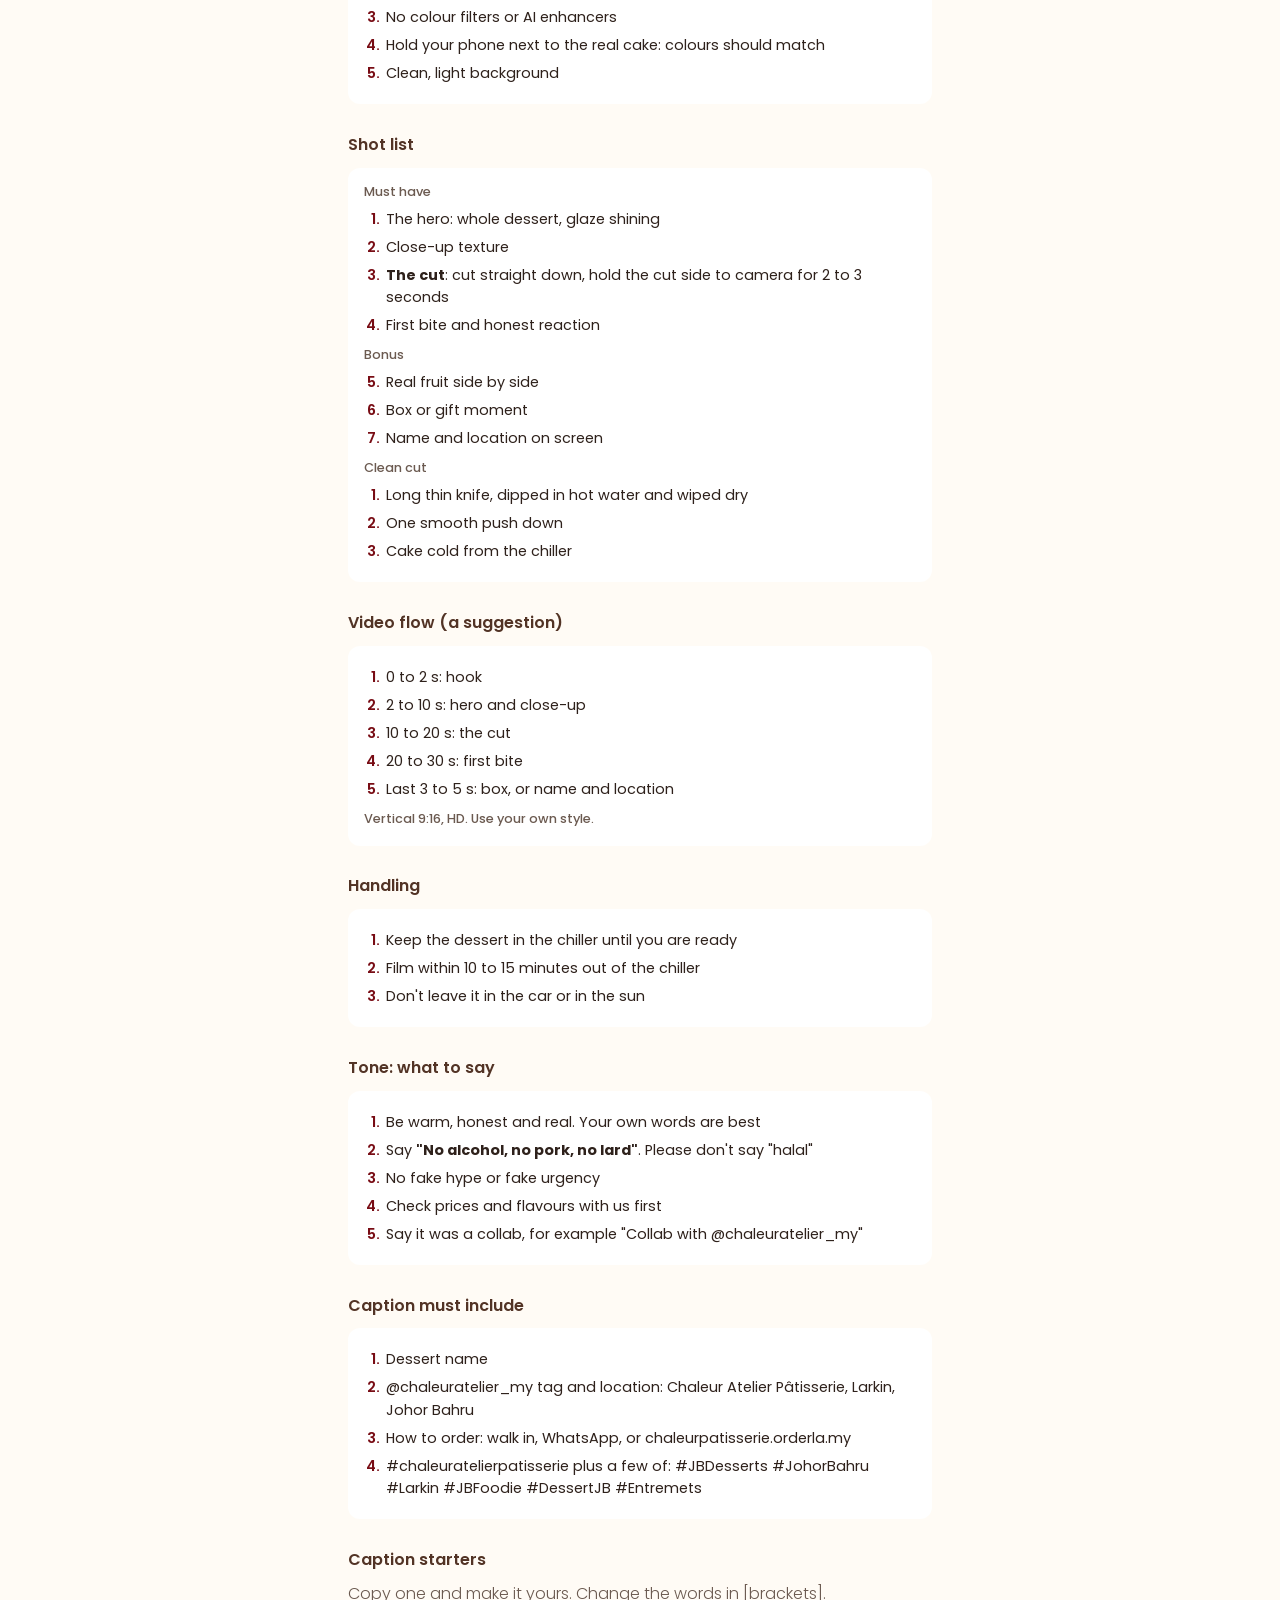
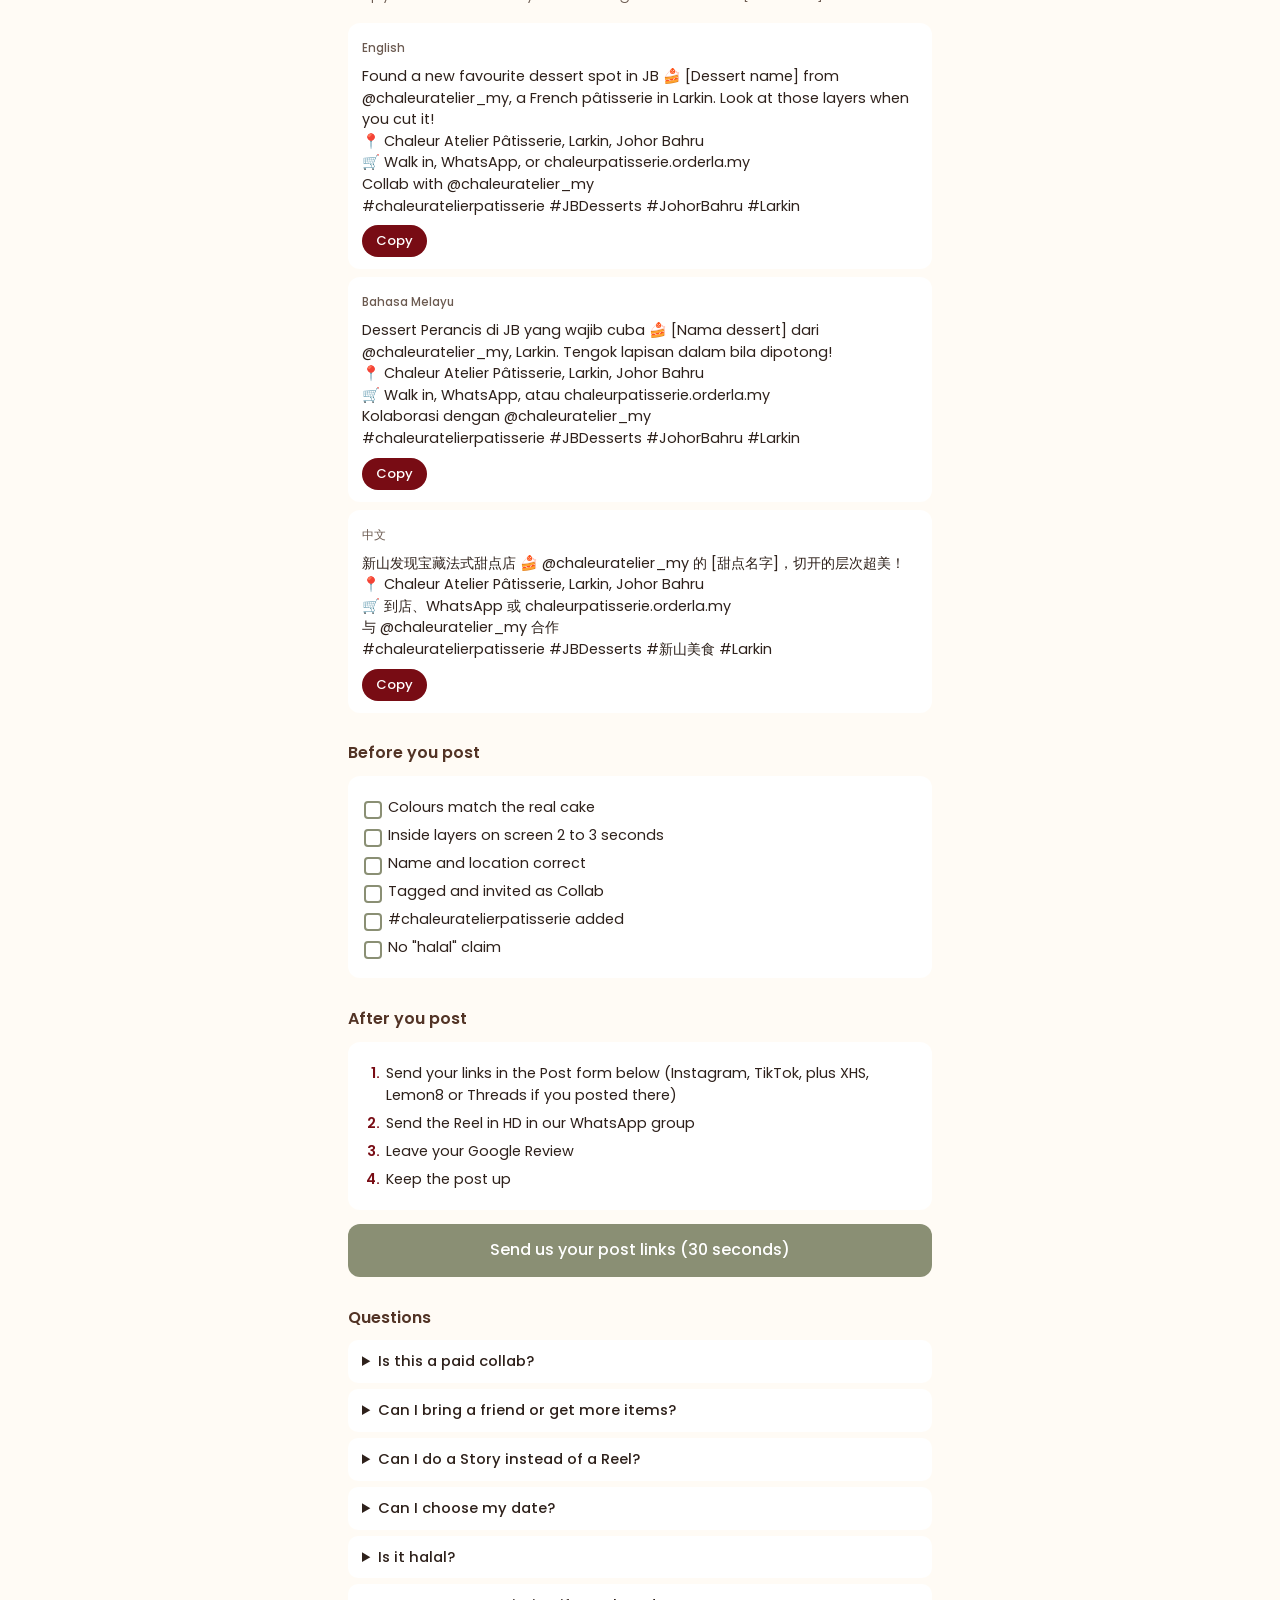
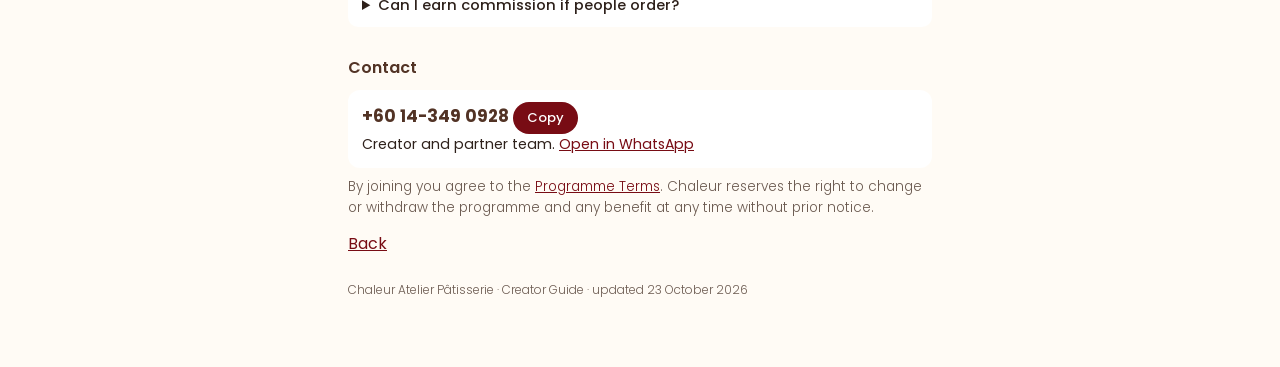
==== commit 7eecc494: "Creator Guide: no rates or credit amounts; terms link Co-Authored-By: Claude Opus 5.5 <noreply@anthr" ====
--- a/creator.html
+++ b/creator.html
@@ -42,8 +42,8 @@
 <div class="get"><b>You get</b><ul>
 <li>A Chaleur dessert to enjoy, chosen with you</li>
 <li>Your Reel featured on Chaleur's Instagram and TikTok</li>
-<li><b>12% on every order</b> through your own link when you also join the Partner Programme, paid monthly by the 14th</li>
-<li>RM50 monthly product credit for selected active creators</li>
+<li><b>Commission on every order</b> through your own link when you also join the Partner Programme, paid monthly</li>
+<li>Product credit for selected active creators</li>
 <li>First look at new flavours and promotions, and more collabs</li>
 </ul></div>
 </div>
@@ -167,11 +167,12 @@
 <details><summary>Can I do a Story instead of a Reel?</summary><p>Our collab is one Reel, as it stays on your profile. Ask us if you have another idea.</p></details>
 <details><summary>Can I choose my date?</summary><p>Put your preferred date in the form. We confirm it once your collab is approved.</p></details>
 <details><summary>Is it halal?</summary><p>No alcohol, no pork, no lard.</p></details>
-<details><summary>Can I earn commission if people order?</summary><p>Yes, through our separate Partner Programme (12% on orders through your own link). See the <a href="partner.html">Partner Guide</a>.</p></details>
+<details><summary>Can I earn commission if people order?</summary><p>Yes, through our Partner Programme: you earn commission on every order through your own link. See the <a href="partner.html">Partner Guide</a>.</p></details>
 
 <h2>Contact</h2>
 <div class="contact"><b>+60 14-349 0928</b> <button class="copy" type="button" data-text="+60143490928">Copy</button><br>Creator and partner team. <a href="https://wa.me/60143490928">Open in WhatsApp</a></div>
 
+<p style="font-size:.85rem">By joining you agree to the <a href="terms.html">Programme Terms</a>. Chaleur reserves the right to change or withdraw the programme and any benefit at any time without prior notice.</p>
 <a href="index.html">Back</a>
 <p style="font-size:.75rem;margin-top:24px">Chaleur Atelier Pâtisserie · Creator Guide · updated 23 October 2026</p>
 </main>
